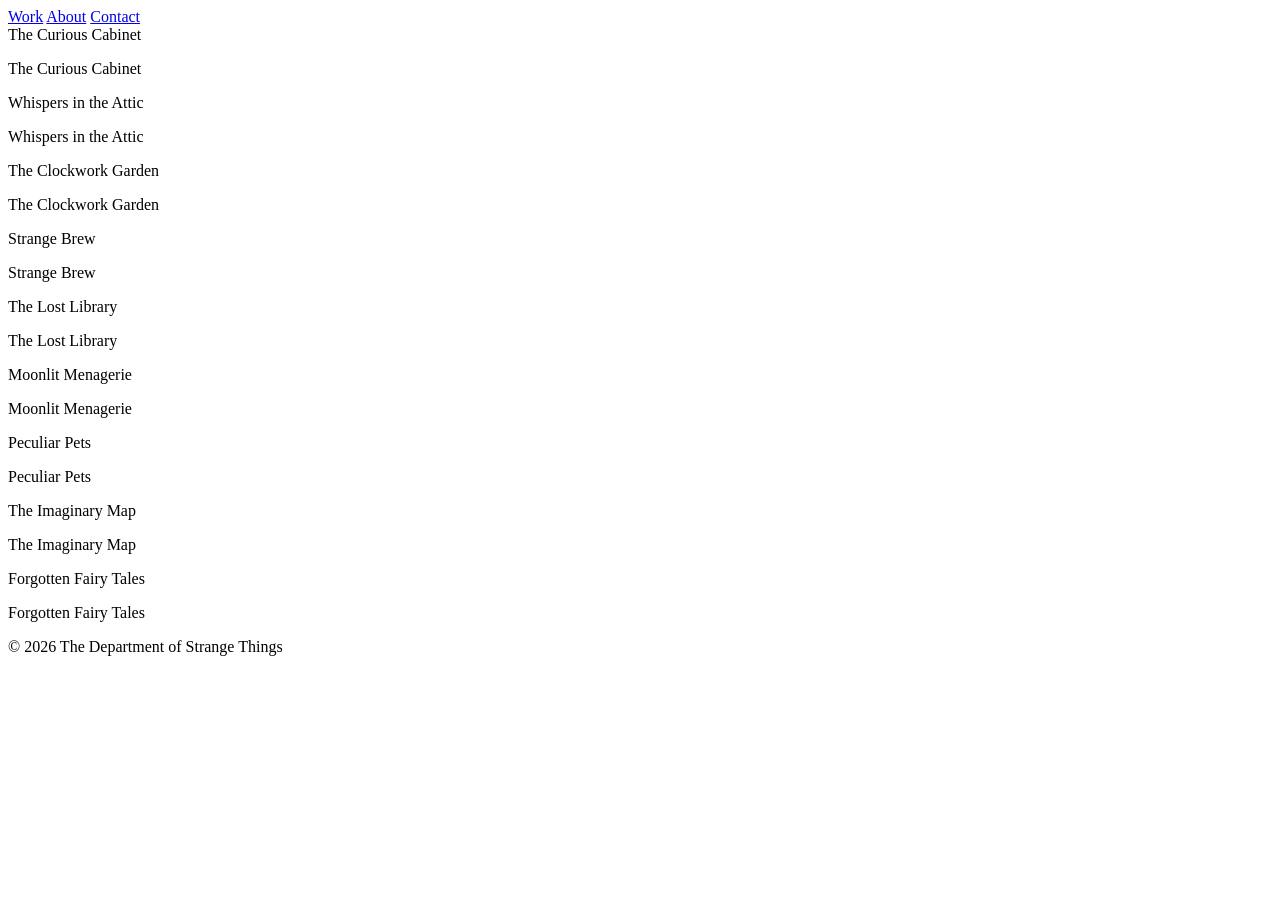
==== index.html @ 1a41962c "Rename js/index.html to index.html" ====
<!DOCTYPE html>
<html lang="en">
<head>
    <meta charset="UTF-8">
    <meta name="viewport" content="width=device-width, initial-scale=1.0">
    <title>The Department of Strange Things - Work</title>
    <link rel="stylesheet" href="css/style.css">
</head>
<body>
    <div class="container">
        <nav>
            <a href="index.html">Work</a>
            <a href="about.html">About</a>
            <a href="contact.html">Contact</a>
        </nav>

        <div class="grid" id="projectGrid"></div>

        <footer>
            <p>© 2026 The Department of Strange Things</p>
        </footer>
    </div>

    <script src="js/main.js"></script>
</body>
</html>
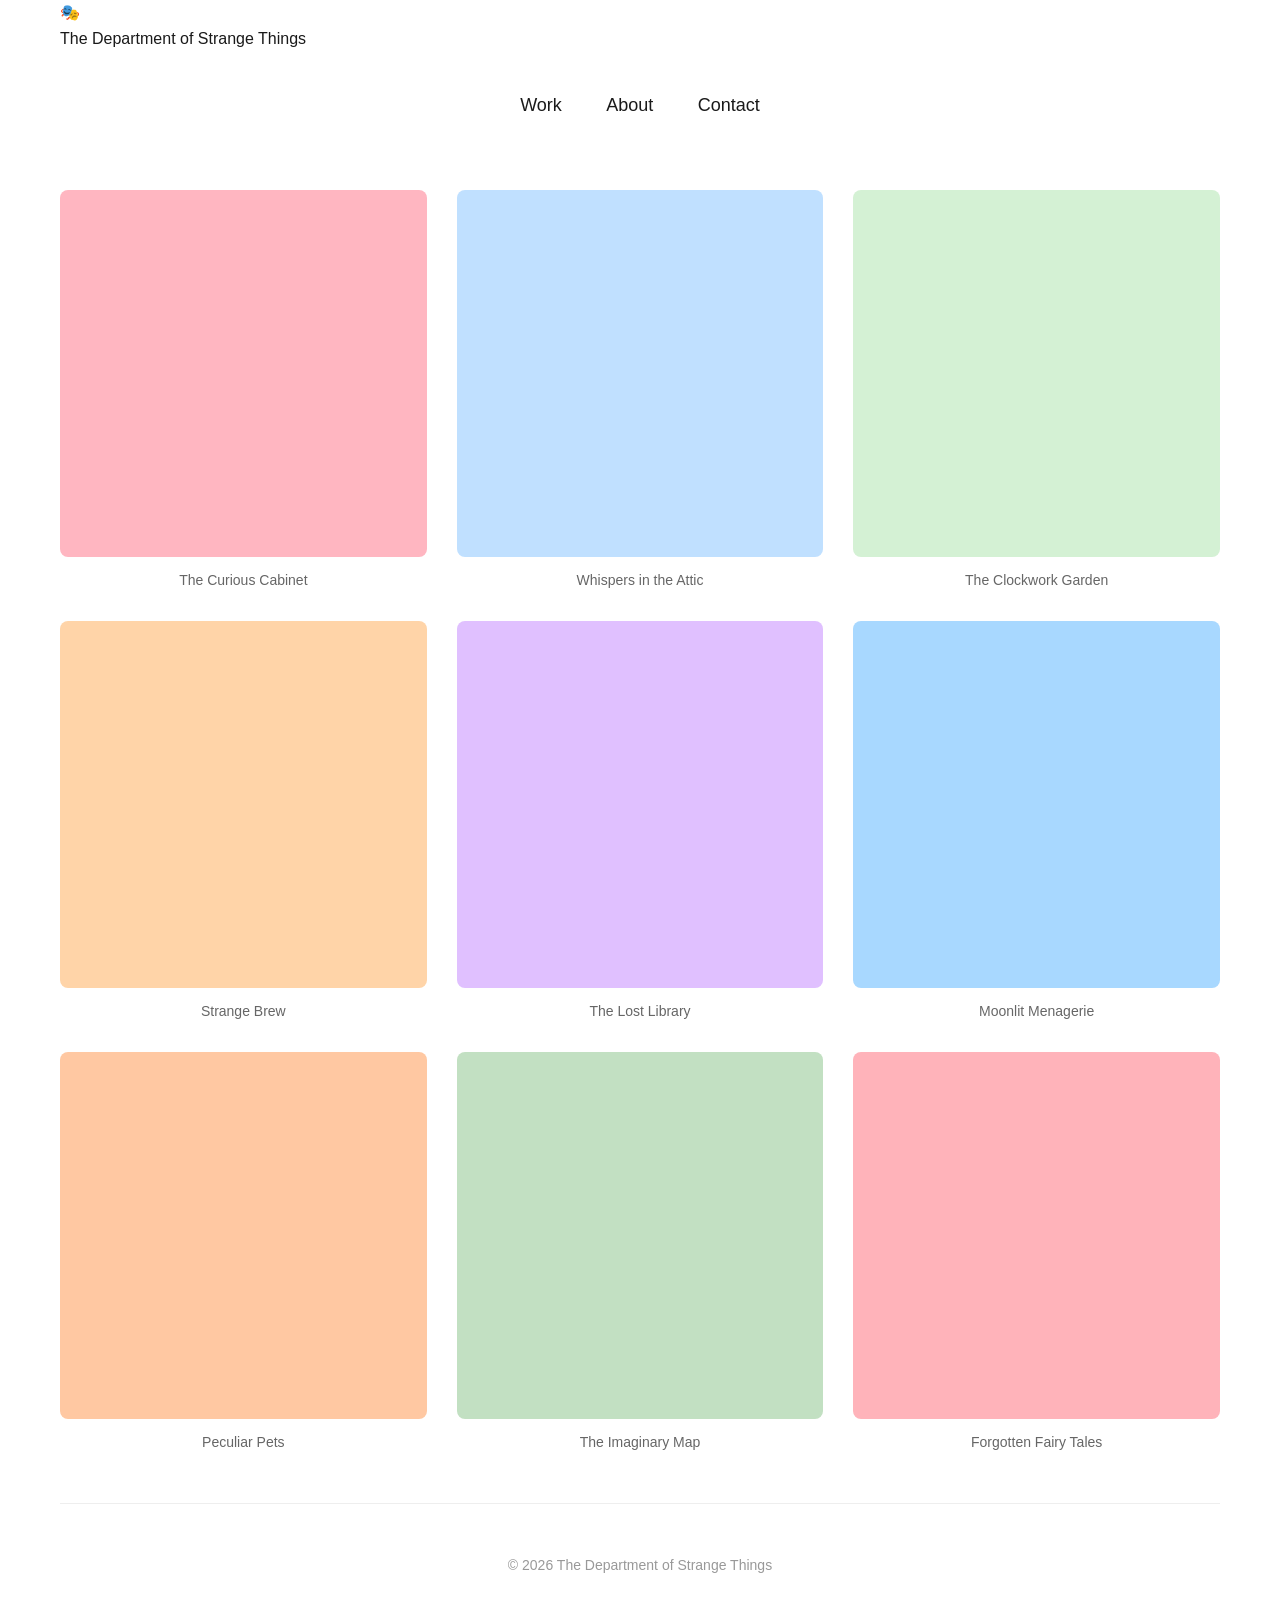
==== commit 9797317d: "Update index.html" ====
--- a/index.html
+++ b/index.html
@@ -8,6 +8,15 @@
 </head>
 <body>
     <div class="container">
+        <!-- Logo and Site Name -->
+        <div class="logo-section">
+            <div class="logo-icon">
+                🎭
+            </div>
+            <div class="site-title">The Department of Strange Things</div>
+        </div>
+
+        <!-- Navigation -->
         <nav>
             <a href="index.html">Work</a>
             <a href="about.html">About</a>
--- a/css/style.css
+++ b/css/style.css
@@ -0,0 +1,222 @@
+* {
+    margin: 0;
+    padding: 0;
+    box-sizing: border-box;
+}
+
+body {
+    font-family: -apple-system, BlinkMacSystemFont, 'Segoe UI', Roboto, Helvetica, Arial, sans-serif;
+    line-height: 1.6;
+    color: #1a1a1a;
+    background-color: #ffffff;
+}
+
+.container {
+    max-width: 1200px;
+    margin: 0 auto;
+    padding: 0 20px;
+}
+
+/* Navigation */
+nav {
+    padding: 40px 0 20px;
+    text-align: center;
+}
+
+nav a {
+    color: #1a1a1a;
+    text-decoration: none;
+    margin: 0 20px;
+    font-size: 18px;
+    font-weight: 500;
+    transition: color 0.3s ease;
+}
+
+nav a:hover {
+    color: #999;
+}
+
+/* Grid Layout */
+.grid {
+    display: grid;
+    grid-template-columns: repeat(3, 1fr);
+    gap: 30px;
+    margin: 50px 0;
+}
+
+/* Grid Items */
+.grid-item {
+    cursor: pointer;
+    transition: transform 0.2s ease;
+}
+
+.grid-item:hover {
+    transform: translateY(-5px);
+}
+
+.image-container {
+    position: relative;
+    overflow: hidden;
+    border-radius: 8px;
+    background-color: #f0f0f0;
+    aspect-ratio: 1 / 1;
+}
+
+.placeholder-img {
+    width: 100%;
+    height: 100%;
+    background-color: #ddd;
+    transition: all 0.3s ease;
+}
+
+/* Hover Overlay */
+.overlay {
+    position: absolute;
+    top: 0;
+    left: 0;
+    width: 100%;
+    height: 100%;
+    background-color: rgba(128, 128, 128, 0);
+    display: flex;
+    align-items: center;
+    justify-content: center;
+    transition: background-color 0.3s ease;
+}
+
+.image-container:hover .overlay {
+    background-color: rgba(128, 128, 128, 0.5);
+}
+
+.project-title {
+    color: white;
+    font-size: 20px;
+    font-weight: 600;
+    opacity: 0;
+    transition: opacity 0.3s ease;
+    text-align: center;
+    padding: 10px;
+}
+
+.image-container:hover .project-title {
+    opacity: 1;
+}
+
+/* Project caption */
+.grid-item p {
+    margin-top: 12px;
+    font-size: 14px;
+    color: #666;
+    text-align: center;
+}
+
+/* About Page */
+.about-content {
+    max-width: 800px;
+    margin: 50px auto;
+    text-align: center;
+}
+
+.about-content h1 {
+    font-size: 36px;
+    margin-bottom: 30px;
+    font-weight: 500;
+}
+
+.about-content p {
+    margin-bottom: 20px;
+    font-size: 18px;
+    color: #444;
+}
+
+/* Contact Page */
+.contact-form {
+    max-width: 600px;
+    margin: 50px auto;
+}
+
+.form-group {
+    margin-bottom: 20px;
+}
+
+label {
+    display: block;
+    margin-bottom: 8px;
+    font-weight: 500;
+}
+
+input, textarea {
+    width: 100%;
+    padding: 12px;
+    border: 1px solid #ddd;
+    border-radius: 8px;
+    font-size: 16px;
+    font-family: inherit;
+}
+
+textarea {
+    resize: vertical;
+}
+
+button {
+    background-color: #1a1a1a;
+    color: white;
+    padding: 12px 30px;
+    border: none;
+    border-radius: 8px;
+    font-size: 16px;
+    cursor: pointer;
+    transition: background-color 0.3s ease;
+}
+
+button:hover {
+    background-color: #444;
+}
+
+.instagram-link {
+    text-align: center;
+    margin-top: 40px;
+    padding-top: 40px;
+    border-top: 1px solid #eee;
+}
+
+.instagram-link a {
+    color: #1a1a1a;
+    font-size: 18px;
+    text-decoration: none;
+    display: inline-flex;
+    align-items: center;
+    gap: 8px;
+}
+
+.instagram-link a:hover {
+    color: #E4405F;
+}
+
+/* Footer */
+footer {
+    text-align: center;
+    padding: 50px 0 30px;
+    color: #999;
+    font-size: 14px;
+    border-top: 1px solid #eee;
+    margin-top: 50px;
+}
+
+/* Responsive */
+@media (max-width: 768px) {
+    .grid {
+        grid-template-columns: repeat(2, 1fr);
+        gap: 20px;
+    }
+    
+    nav a {
+        margin: 0 12px;
+        font-size: 16px;
+    }
+}
+
+@media (max-width: 480px) {
+    .grid {
+        grid-template-columns: 1fr;
+    }
+}
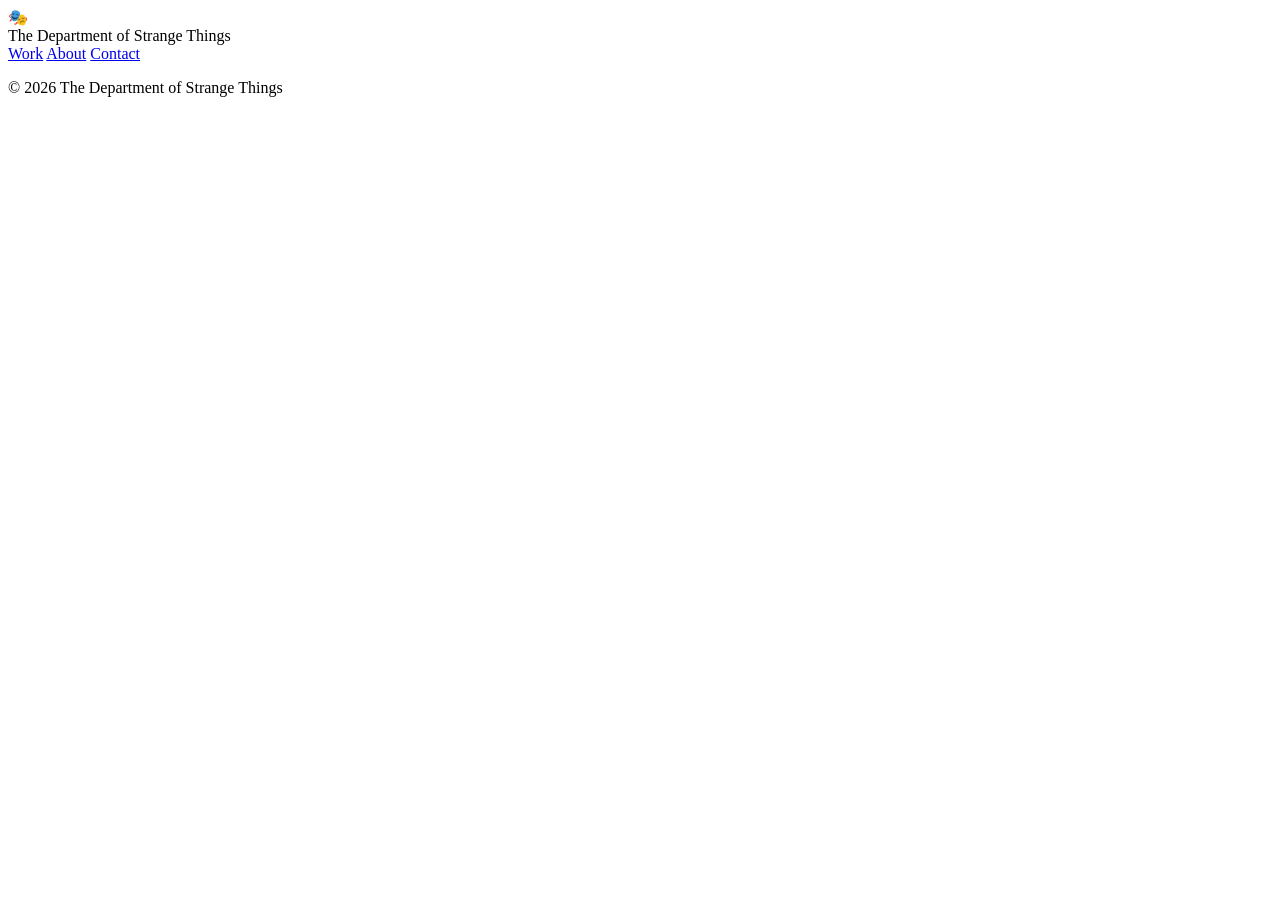
==== commit 0e4a0a6a: "Add files via upload" ====
--- a/index.html
+++ b/index.html
@@ -32,4 +32,4 @@
 
     <script src="js/main.js"></script>
 </body>
-</html>
+</html>
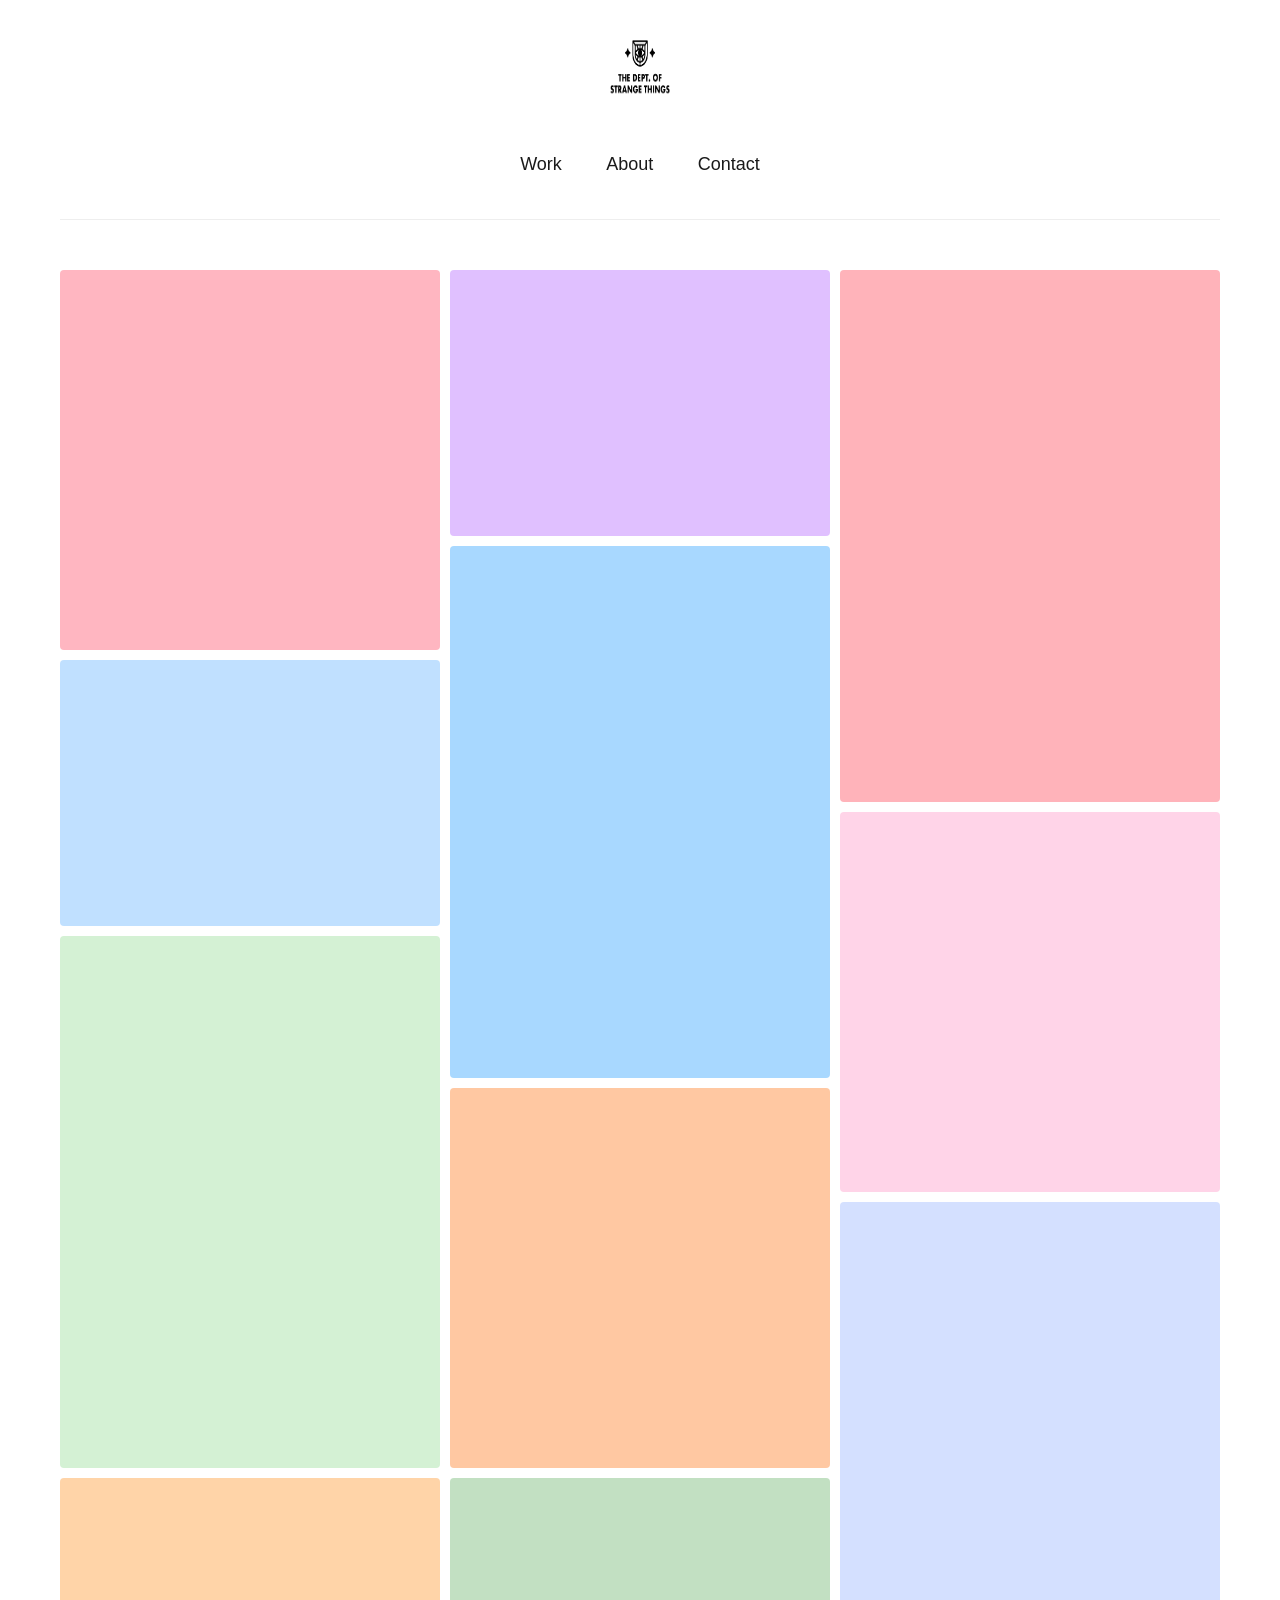
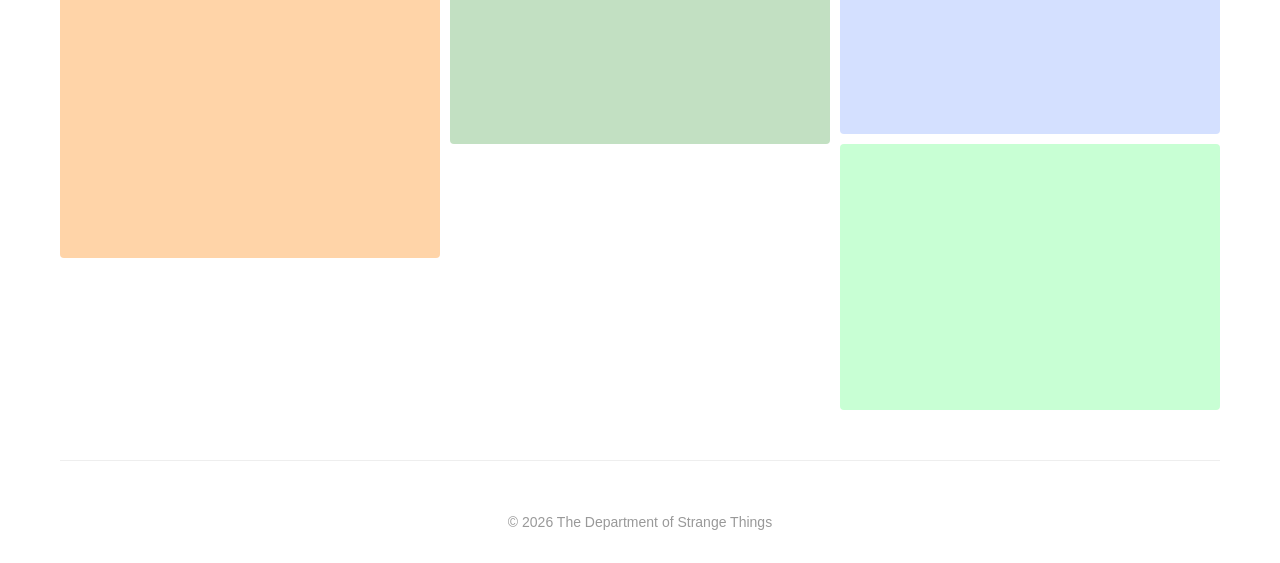
==== commit 80bbfe0f: "Update index.html" ====
--- a/index.html
+++ b/index.html
@@ -11,9 +11,8 @@
         <!-- Logo and Site Name -->
         <div class="logo-section">
             <div class="logo-icon">
-                🎭
+                <img src="images/logo.png" alt="The Department of Strange Things Logo" style="width: 60px; height: 60px;">
             </div>
-            <div class="site-title">The Department of Strange Things</div>
         </div>
 
         <!-- Navigation -->
@@ -32,4 +31,4 @@
 
     <script src="js/main.js"></script>
 </body>
-</html>+</html>
--- a/css/style.css
+++ b/css/style.css
@@ -0,0 +1,257 @@
+* {
+    margin: 0;
+    padding: 0;
+    box-sizing: border-box;
+}
+
+body {
+    font-family: -apple-system, BlinkMacSystemFont, 'Segoe UI', Roboto, Helvetica, Arial, sans-serif;
+    line-height: 1.6;
+    color: #1a1a1a;
+    background-color: #ffffff;
+}
+
+.container {
+    max-width: 1200px;
+    margin: 0 auto;
+    padding: 0 20px;
+}
+
+/* Logo Section */
+.logo-section {
+    text-align: center;
+    padding: 40px 0 20px;
+}
+
+.logo-icon {
+    font-size: 48px;
+    margin-bottom: 10px;
+}
+
+.logo-icon img {
+    width: 60px;
+    height: 60px;
+    display: block;
+    margin: 0 auto;
+}
+
+.site-title {
+    font-size: 24px;
+    font-weight: 500;
+    letter-spacing: 1px;
+    color: #1a1a1a;
+    margin-top: 10px;
+}
+
+/* Navigation */
+nav {
+    text-align: center;
+    padding: 20px 0 40px;
+    border-bottom: 1px solid #eee;
+}
+
+nav a {
+    color: #1a1a1a;
+    text-decoration: none;
+    margin: 0 20px;
+    font-size: 18px;
+    font-weight: 500;
+    transition: color 0.3s ease;
+}
+
+nav a:hover {
+    color: #999;
+}
+
+/* TRUE MASONRY using CSS Columns */
+.grid {
+    column-count: 3;
+    column-gap: 10px;
+    margin: 50px 0;
+}
+
+.grid-item {
+    break-inside: avoid;
+    margin-bottom: 10px;
+    cursor: pointer;
+    transition: transform 0.2s ease;
+}
+
+.grid-item:hover {
+    transform: translateY(-5px);
+}
+
+.image-container {
+    position: relative;
+    overflow: hidden;
+    border-radius: 4px;
+    background-color: #f0f0f0;
+    width: 100%;
+}
+
+/* Different height options */
+.image-container.height-small {
+    aspect-ratio: 1 / 1.4;  /* Tall portrait */
+}
+
+.image-container.height-medium {
+    aspect-ratio: 1 / 1;     /* Square */
+}
+
+.image-container.height-large {
+    aspect-ratio: 1 / 0.7;   /* Wide landscape */
+}
+
+.placeholder-img {
+    width: 100%;
+    height: 100%;
+    object-fit: cover;
+}
+
+/* Hover Overlay */
+.overlay {
+    position: absolute;
+    top: 0;
+    left: 0;
+    width: 100%;
+    height: 100%;
+    background-color: rgba(128, 128, 128, 0);
+    display: flex;
+    align-items: center;
+    justify-content: center;
+    transition: background-color 0.3s ease;
+}
+
+.image-container:hover .overlay {
+    background-color: rgba(128, 128, 128, 0.5);
+}
+
+.project-title {
+    color: white;
+    font-size: 20px;
+    font-weight: 600;
+    opacity: 0;
+    transition: opacity 0.3s ease;
+    text-align: center;
+    padding: 10px;
+}
+
+.image-container:hover .project-title {
+    opacity: 1;
+}
+
+/* About Page */
+.about-content {
+    max-width: 800px;
+    margin: 50px auto;
+    text-align: center;
+}
+
+.about-content h1 {
+    font-size: 36px;
+    margin-bottom: 30px;
+    font-weight: 500;
+}
+
+.about-content p {
+    margin-bottom: 20px;
+    font-size: 18px;
+    color: #444;
+}
+
+/* Contact Page */
+.contact-form {
+    max-width: 600px;
+    margin: 50px auto;
+}
+
+.form-group {
+    margin-bottom: 20px;
+}
+
+label {
+    display: block;
+    margin-bottom: 8px;
+    font-weight: 500;
+}
+
+input, textarea {
+    width: 100%;
+    padding: 12px;
+    border: 1px solid #ddd;
+    border-radius: 8px;
+    font-size: 16px;
+    font-family: inherit;
+}
+
+textarea {
+    resize: vertical;
+}
+
+button {
+    background-color: #1a1a1a;
+    color: white;
+    padding: 12px 30px;
+    border: none;
+    border-radius: 8px;
+    font-size: 16px;
+    cursor: pointer;
+    transition: background-color 0.3s ease;
+}
+
+button:hover {
+    background-color: #444;
+}
+
+.instagram-link {
+    text-align: center;
+    margin-top: 40px;
+    padding-top: 40px;
+    border-top: 1px solid #eee;
+}
+
+.instagram-link a {
+    color: #1a1a1a;
+    font-size: 18px;
+    text-decoration: none;
+    display: inline-flex;
+    align-items: center;
+    gap: 8px;
+}
+
+.instagram-link a:hover {
+    color: #E4405F;
+}
+
+/* Footer */
+footer {
+    text-align: center;
+    padding: 50px 0 30px;
+    color: #999;
+    font-size: 14px;
+    border-top: 1px solid #eee;
+    margin-top: 50px;
+}
+
+/* Responsive Masonry */
+@media (max-width: 768px) {
+    .grid {
+        column-count: 2;
+        column-gap: 20px;
+    }
+    
+    nav a {
+        margin: 0 12px;
+        font-size: 16px;
+    }
+    
+    .site-title {
+        font-size: 20px;
+    }
+}
+
+@media (max-width: 480px) {
+    .grid {
+        column-count: 1;
+    }
+}
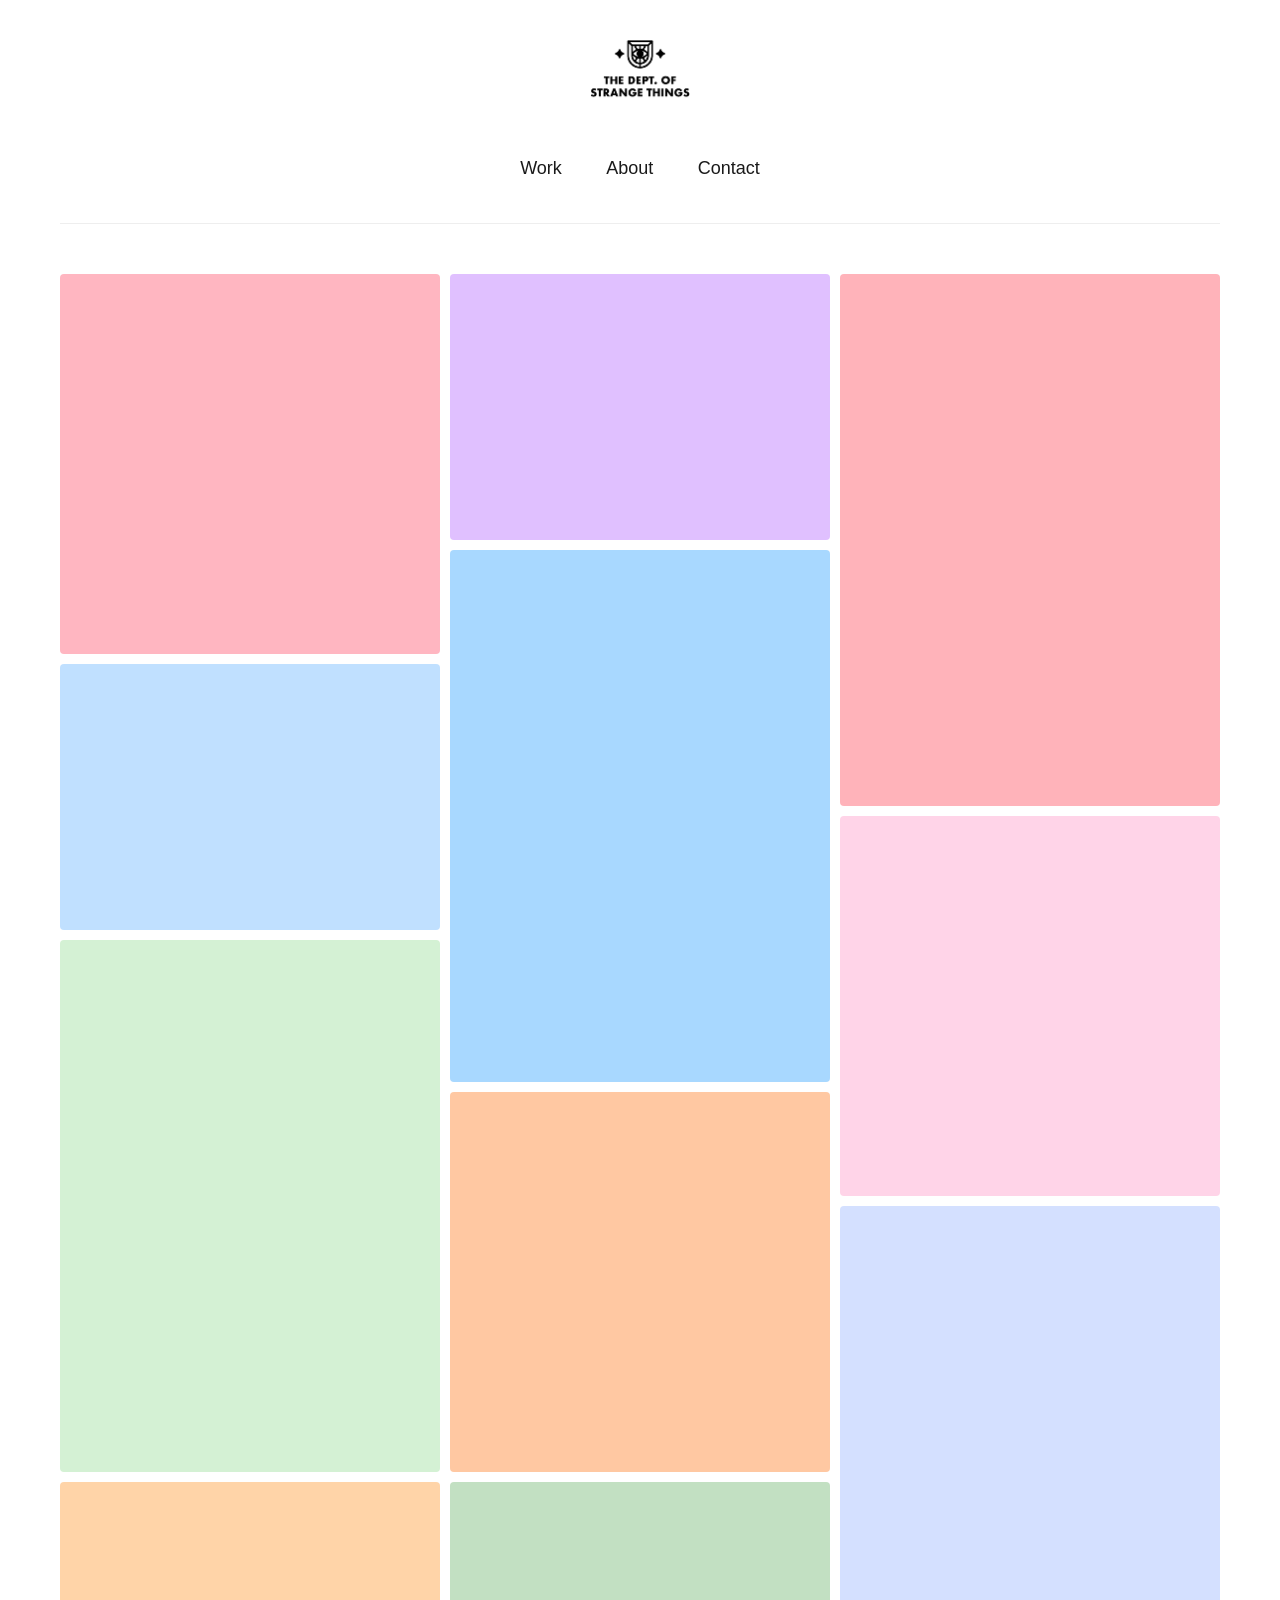
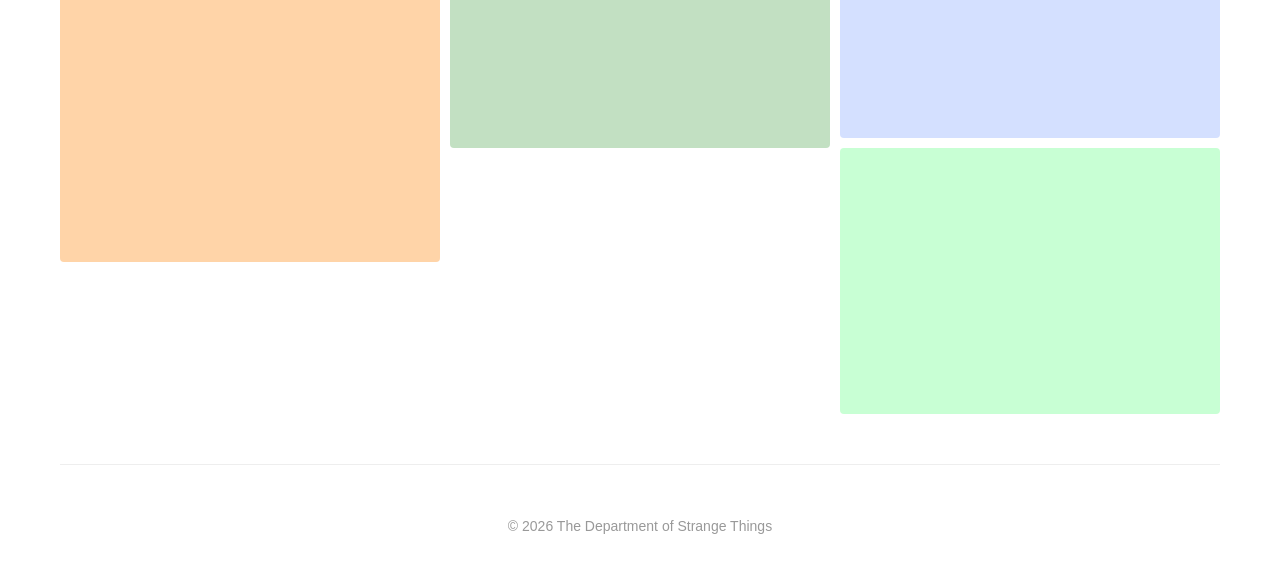
==== commit 8996a753: "Update index.html" ====
--- a/index.html
+++ b/index.html
@@ -11,7 +11,7 @@
         <!-- Logo and Site Name -->
         <div class="logo-section">
             <div class="logo-icon">
-                <img src="images/logo.png" alt="The Department of Strange Things Logo" style="width: 60px; height: 60px;">
+                <img src="images/logo.png" alt="The Department of Strange Things Logo" style="width: 100px; height: 64px;">
             </div>
         </div>
 
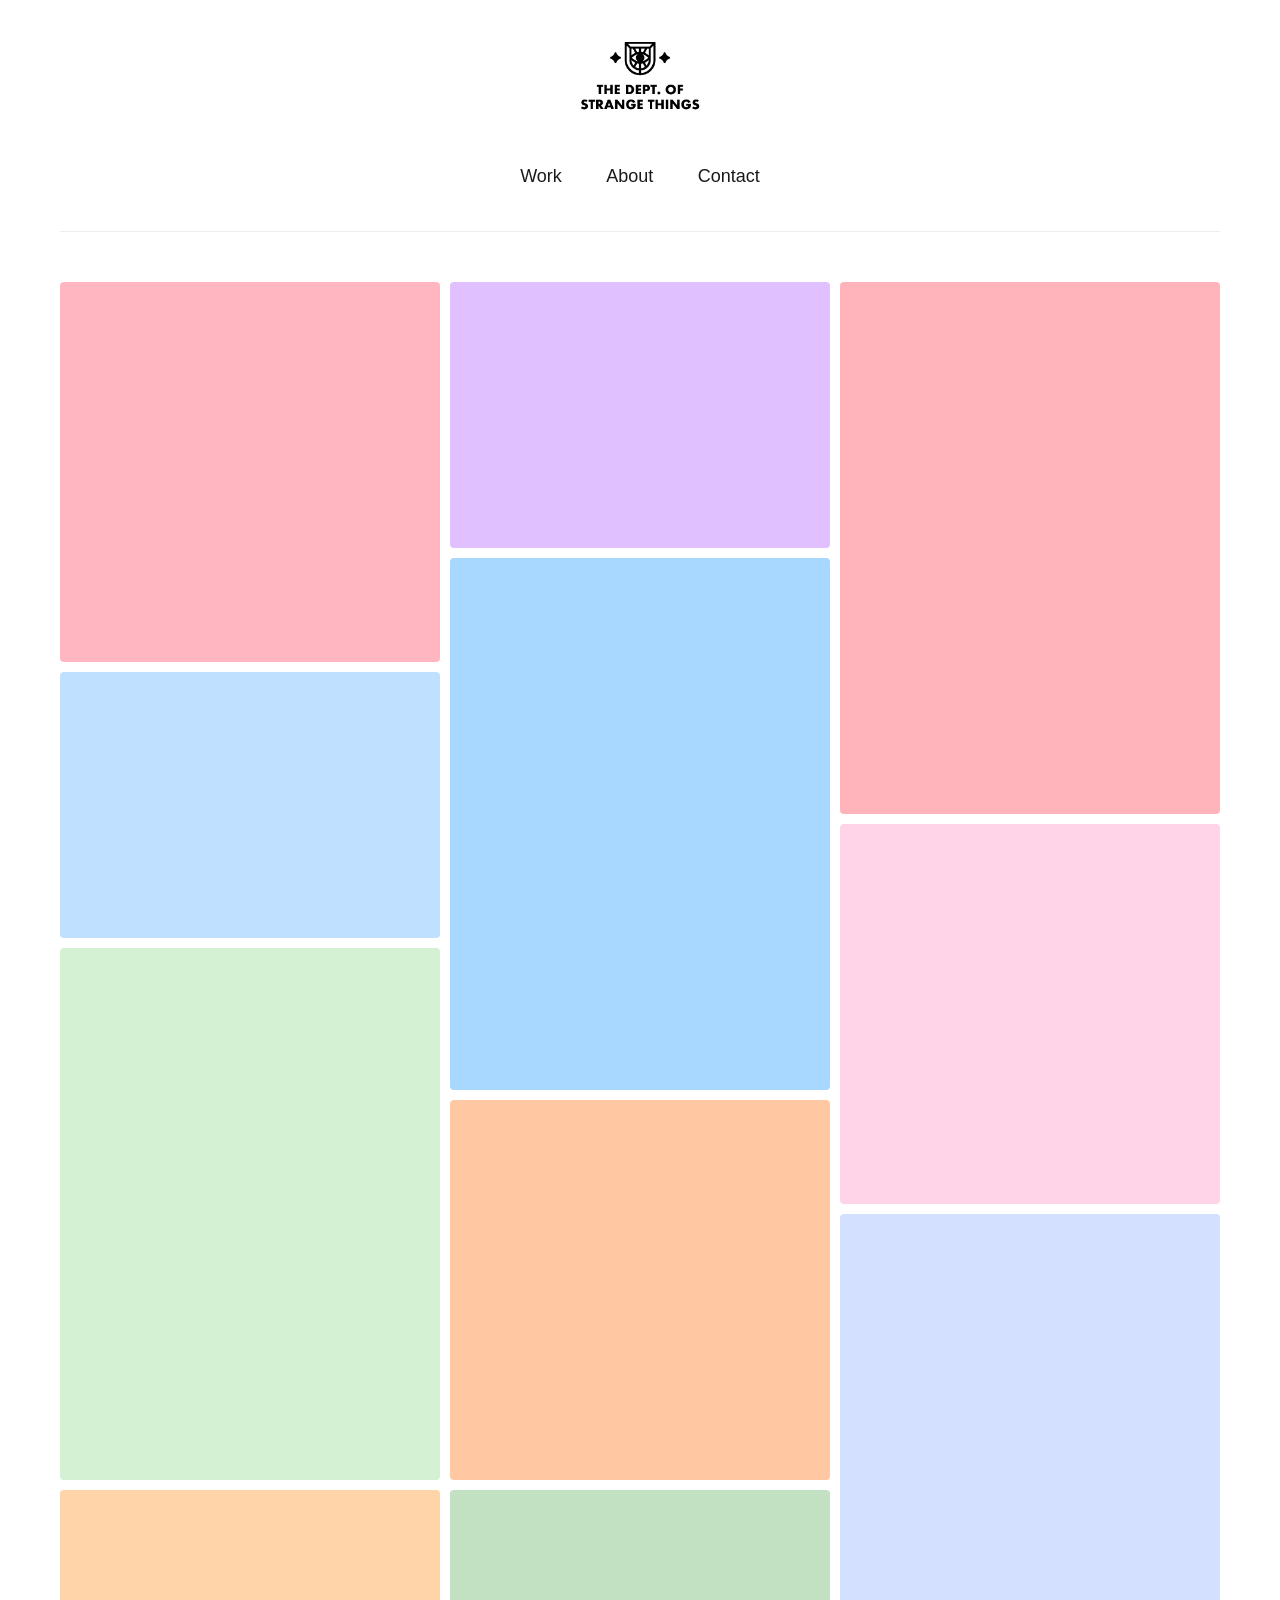
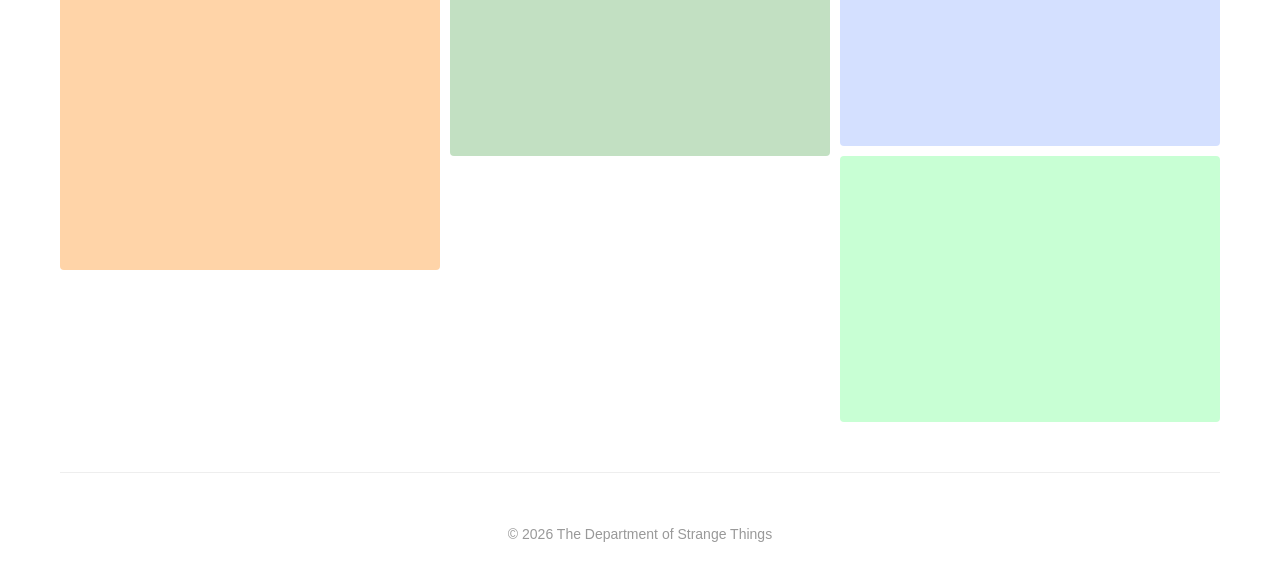
==== commit 53079a67: "Update index.html" ====
--- a/index.html
+++ b/index.html
@@ -11,7 +11,7 @@
         <!-- Logo and Site Name -->
         <div class="logo-section">
             <div class="logo-icon">
-                <img src="images/logo.png" alt="The Department of Strange Things Logo" style="width: 100px; height: 64px;">
+                <img src="images/logo.png" alt="The Department of Strange Things" style="width: 120px; height: 72px;">
             </div>
         </div>
 
